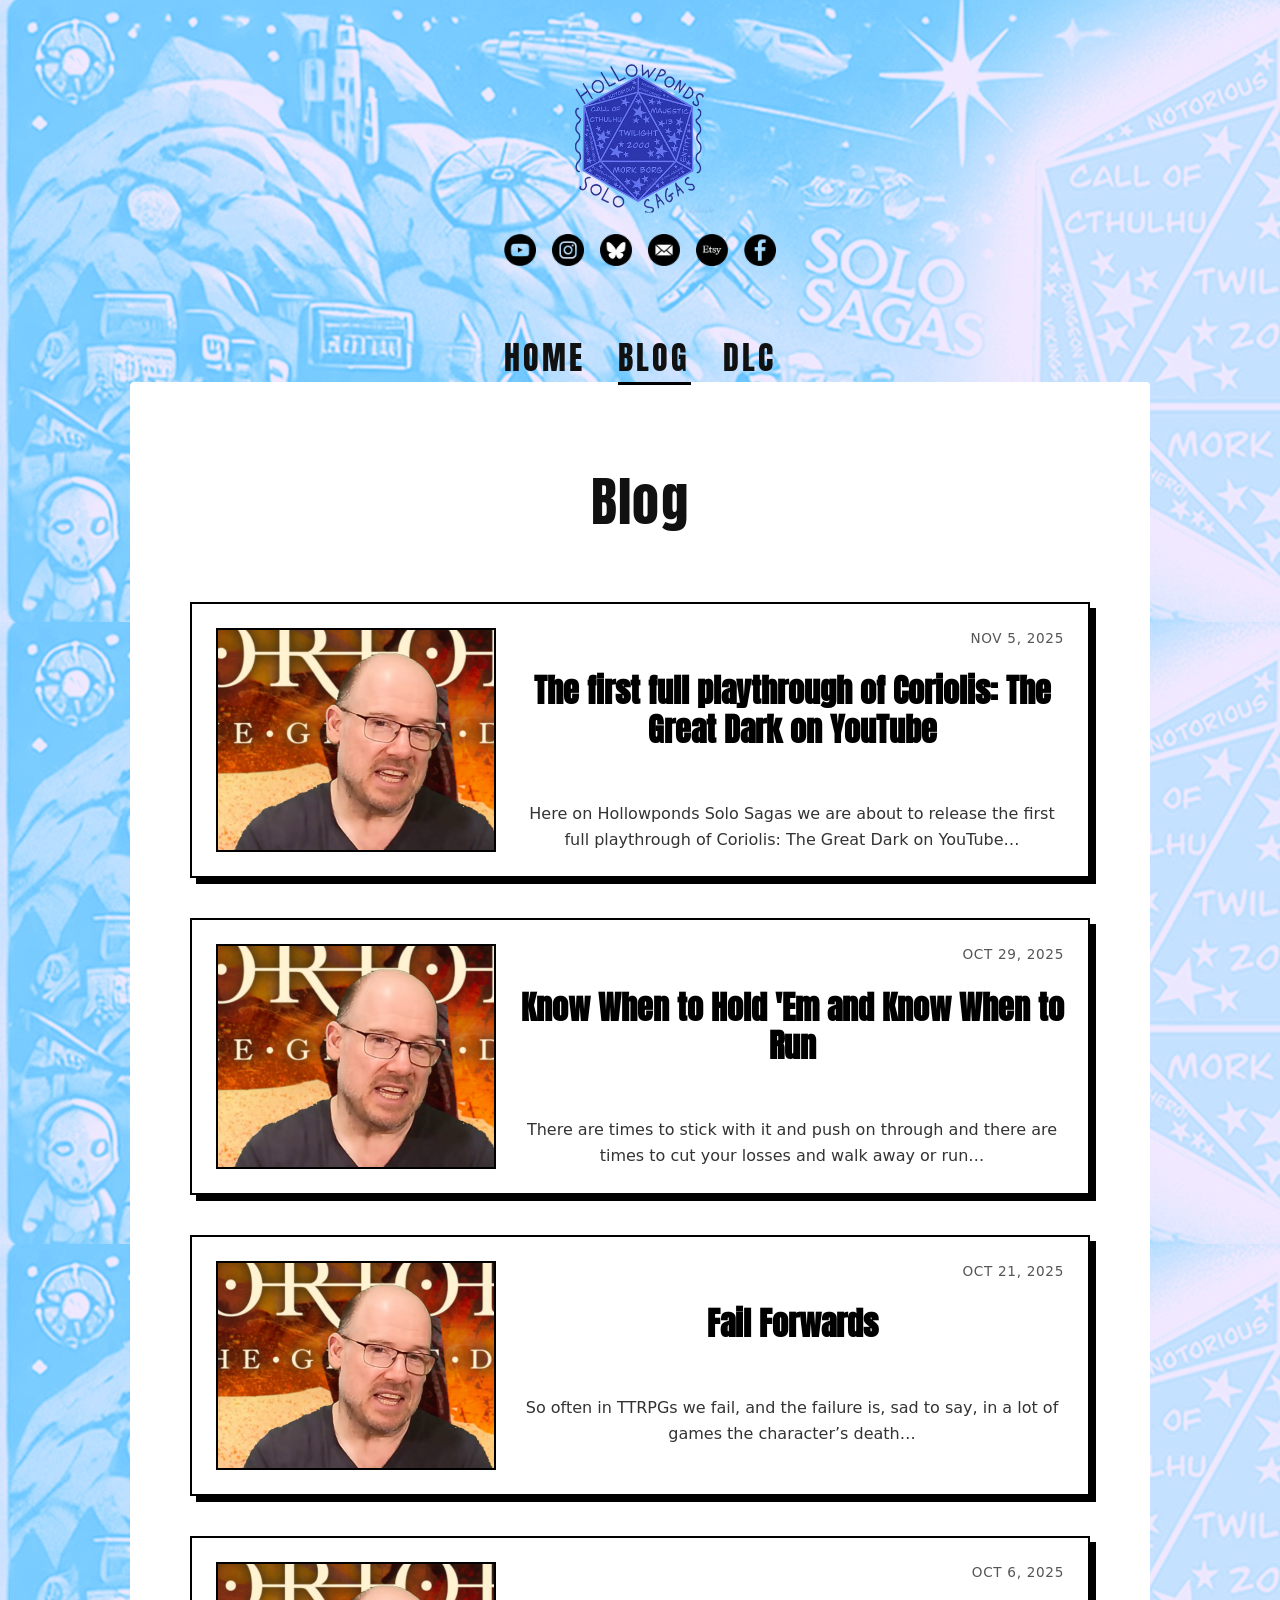
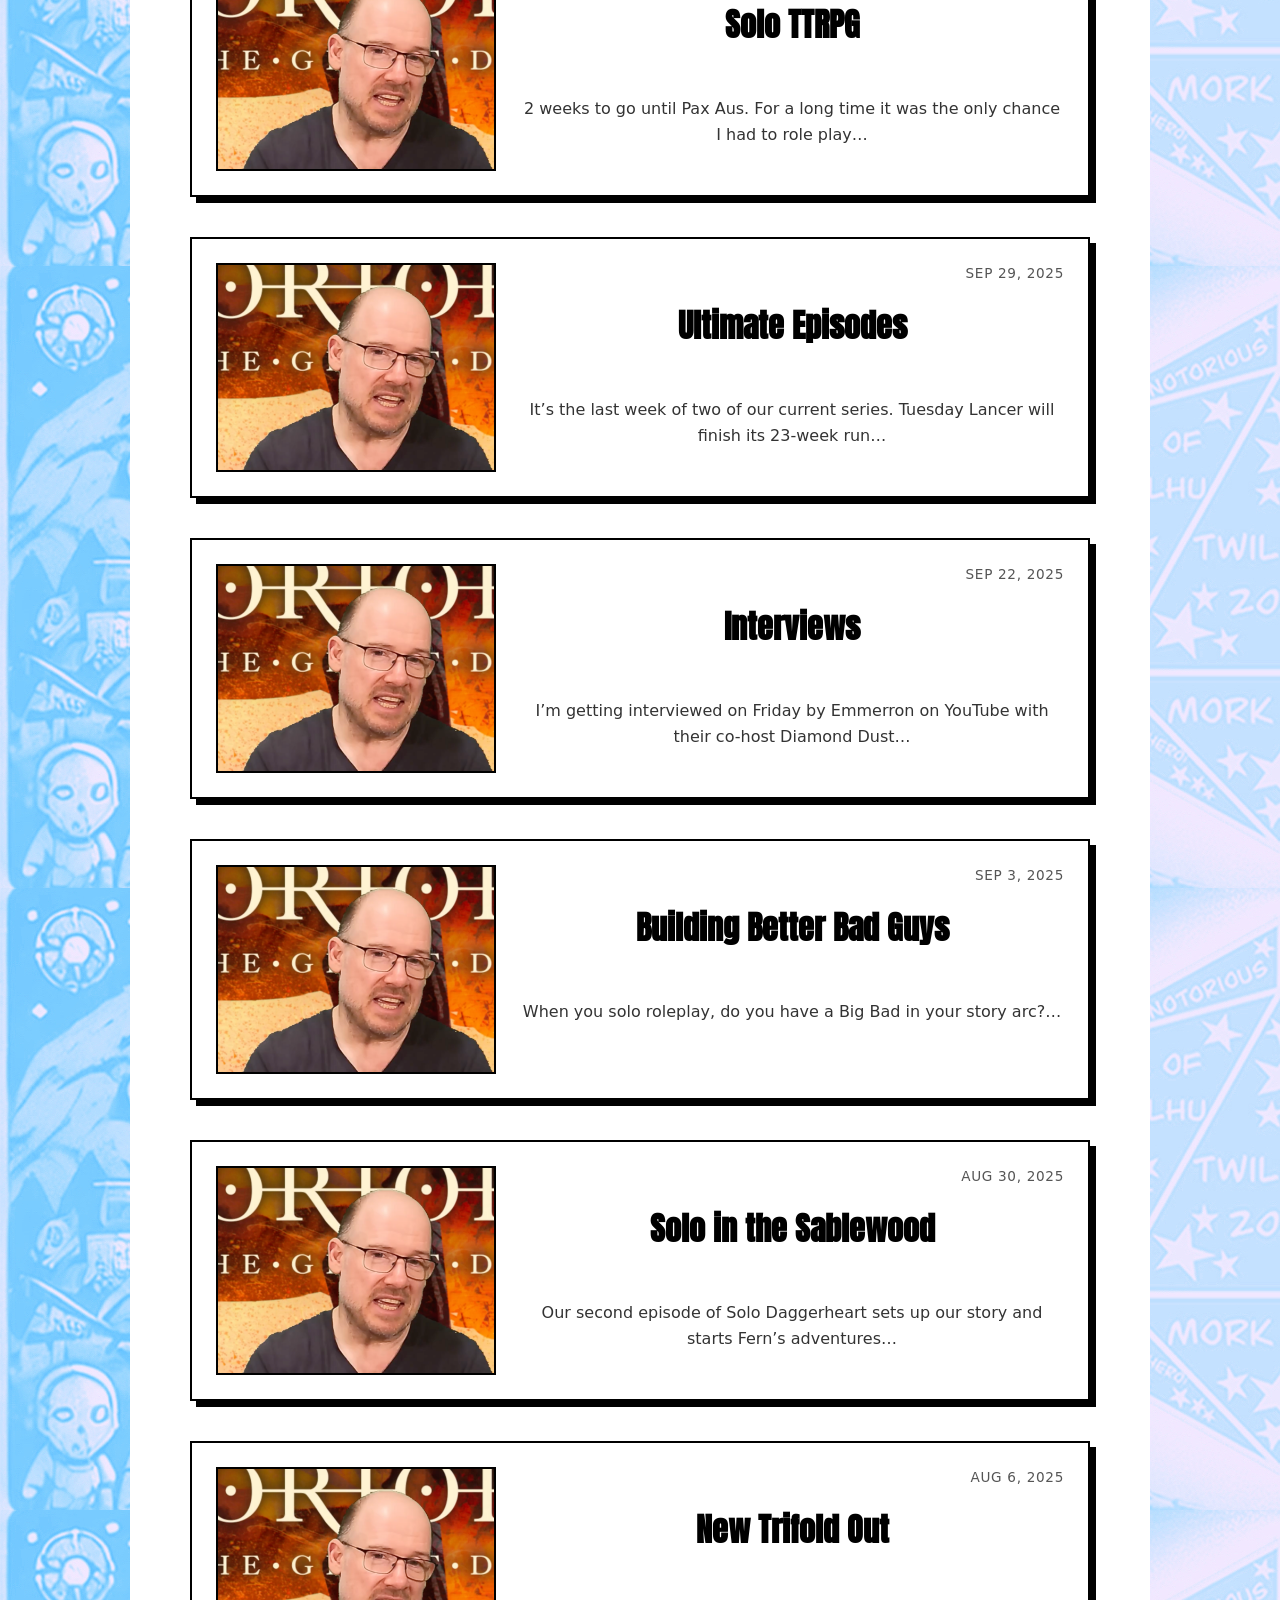
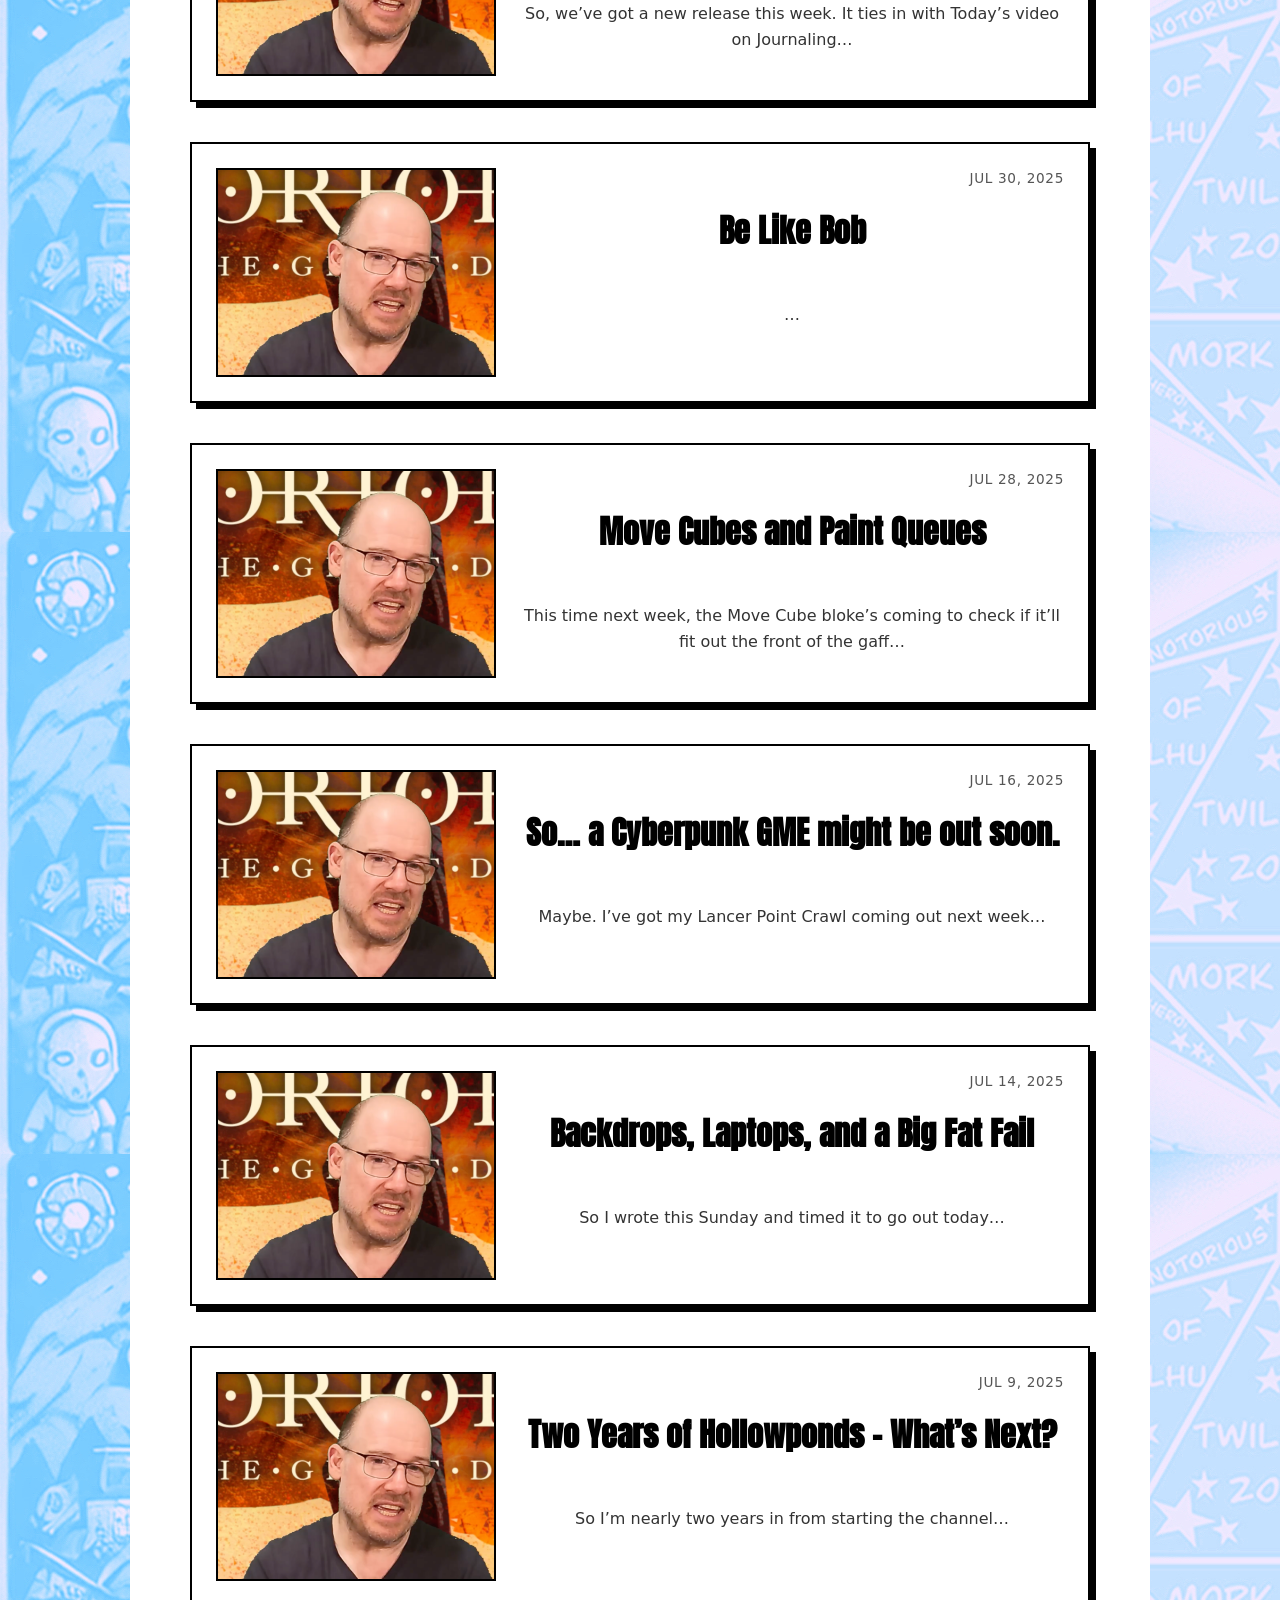
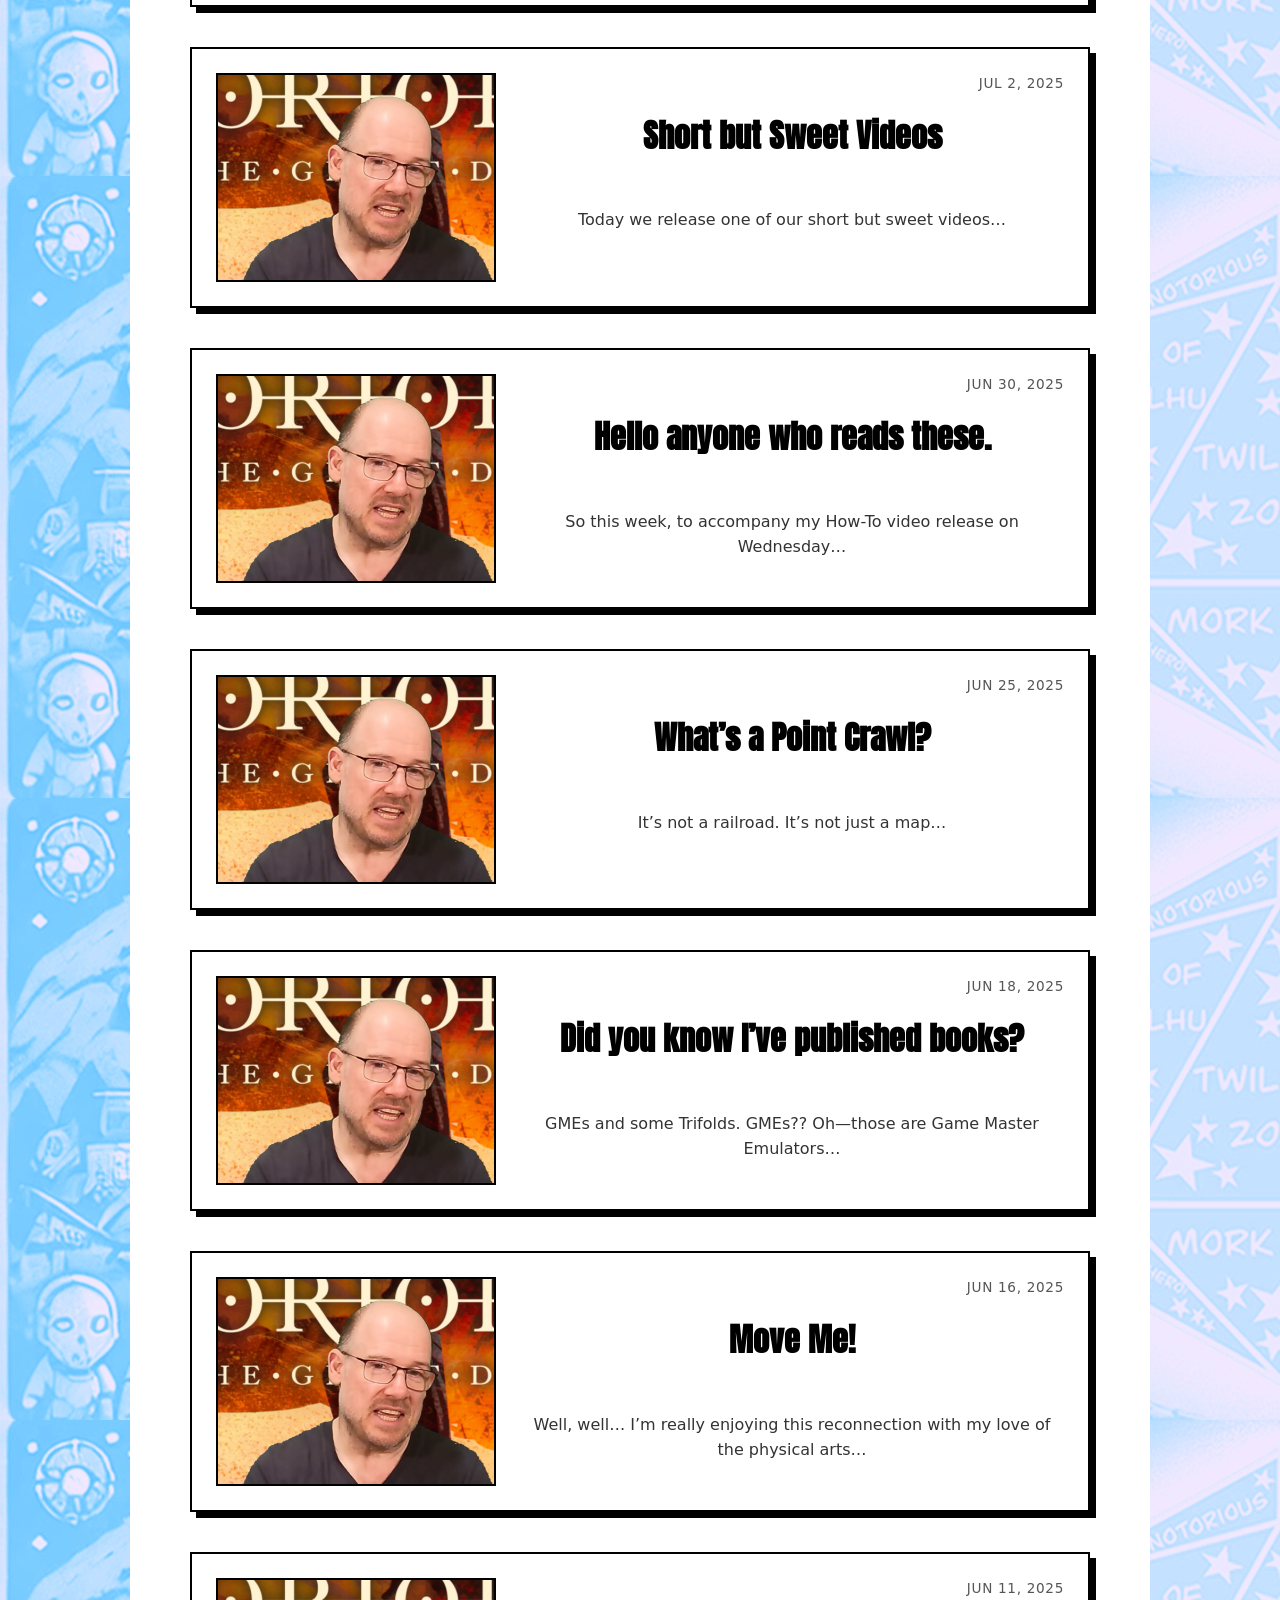
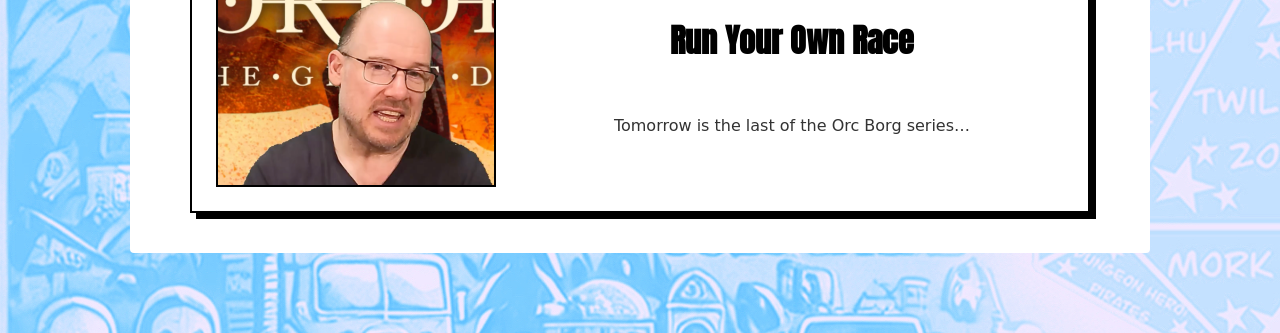
==== blog.html @ 9f069668 "Add files via upload" ====
<!doctype html>
<html lang="en">
  <head>
    <meta charset="UTF-8" />
    <meta name="viewport" content="width=device-width, initial-scale=1.0" />
    <title>Hollowponds Solo Sagas - Blog</title>
    <!-- Anton font for headings and nav -->
    <link rel="preconnect" href="https://fonts.googleapis.com" />
    <link rel="preconnect" href="https://fonts.gstatic.com" crossorigin />
    <link
      href="https://fonts.googleapis.com/css2?family=Anton&display=swap"
      rel="stylesheet"
    />
    <link rel="icon" type="image/png" sizes="32x32" href="images/logo.png" />
    <link rel="icon" type="image/png" sizes="16x16" href="images/logo.png" />
    <link rel="stylesheet" href="font-awesome-4/css/font-awesome.min.css" />
    <link href="style.css" rel="stylesheet" />
  </head>

  <body>
    <div class="page-wrapper">
      <div class="page">
        <header>
          <div class="logo">
            <img src="images/logo.png" alt="Hollowponds Solo Sagas logo" />
          </div>

         <div class="social-icons">
            <a
              target="_blank"
              href="http://www.youtube.com/@HollowPondsSoloSagas"
              ><img src="images/yt_icon.avif" alt="YouTube"
            /></a>
            <a
              target="_blank"
              href="https://www.instagram.com/hollowponds_solo_sagas/"
              ><img src="images/in_icon.avif" alt="Instagram"
            /></a>
            <a target="_blank" href="http://hollowpondssagas.bsky.social/"
              ><img src="images/bs_icon.avif" alt="Bluesky"
            /></a>
            <a target="_blank" href="mailto:hollowpondssolosagas@gmail.com"
              ><img src="images/eml_icon.avif" alt="Email"
            /></a>
            <a target="_blank" href="https://www.etsy.com/shop/HollowpondPrints"
              ><img src="images/etsy_icon.avif" alt="Etsy"
            /></a>
            <a target="_blank" href="https://bit.ly/hollowpondsfb"
              ><img src="images/fb_icon.avif" alt="Facebook"
            /></a>
          </div>

          <nav>
            <ul>
              <li><a href="index.html">Home</a></li>
              <li><a href="blog.html" class="active">Blog</a></li>
              <li><a href="dlc.html">DLC</a></li>
            </ul>
          </nav>
        </header>

        <main>
          <h1>
            <span class="highlight">Blog</span>
          </h1>

          <section class="blog-list">
            <article class="blog-card">
              <a href="../posts/post_template.html" class="blog-image">
                <img
                  src="../images/blog1.png"
                  alt="The first full playthrough of Coriolis"
                />
              </a>
              <div class="blog-content">
                <time class="blog-date" datetime="2025-11-05">Nov 5, 2025</time>
                <h2 class="blog-title">
                  <a href="../posts/post_template.html"
                    >The first full playthrough of Coriolis: The Great Dark on
                    YouTube</a
                  >
                </h2>
                <p class="blog-excerpt">
                  Here on Hollowponds Solo Sagas we are about to release the
                  first full playthrough of Coriolis: The Great Dark on YouTube…
                </p>
              </div>
            </article>

            <article class="blog-card">
              <a href="../posts/post_template.html" class="blog-image">
                <img
                  src="../images/blog1.png"
                  alt="Know When to Hold 'Em and Know When to Run"
                />
              </a>
              <div class="blog-content">
                <time class="blog-date" datetime="2025-10-29"
                  >Oct 29, 2025</time
                >
                <h2 class="blog-title">
                  <a href="../posts/post_template.html"
                    >Know When to Hold 'Em and Know When to Run</a
                  >
                </h2>
                <p class="blog-excerpt">
                  There are times to stick with it and push on through and there
                  are times to cut your losses and walk away or run…
                </p>
              </div>
            </article>

            <article class="blog-card">
              <a href="../posts/post_template.html" class="blog-image">
                <img src="../images/blog1.png" alt="Fail Forwards" />
              </a>
              <div class="blog-content">
                <time class="blog-date" datetime="2025-10-21"
                  >Oct 21, 2025</time
                >
                <h2 class="blog-title">
                  <a href="../posts/post_template.html">Fail Forwards</a>
                </h2>
                <p class="blog-excerpt">
                  So often in TTRPGs we fail, and the failure is, sad to say, in
                  a lot of games the character’s death…
                </p>
              </div>
            </article>

            <article class="blog-card">
              <a href="../posts/post_template.html" class="blog-image">
                <img src="../images/blog1.png" alt="Solo TTRPG" />
              </a>
              <div class="blog-content">
                <time class="blog-date" datetime="2025-10-06">Oct 6, 2025</time>
                <h2 class="blog-title">
                  <a href="../posts/post_template.html">Solo TTRPG</a>
                </h2>
                <p class="blog-excerpt">
                  2 weeks to go until Pax Aus. For a long time it was the only
                  chance I had to role play…
                </p>
              </div>
            </article>

            <article class="blog-card">
              <a href="../posts/post_template.html" class="blog-image">
                <img src="../images/blog1.png" alt="Ultimate Episodes" />
              </a>
              <div class="blog-content">
                <time class="blog-date" datetime="2025-09-29"
                  >Sep 29, 2025</time
                >
                <h2 class="blog-title">
                  <a href="../posts/post_template.html">Ultimate Episodes</a>
                </h2>
                <p class="blog-excerpt">
                  It’s the last week of two of our current series. Tuesday
                  Lancer will finish its 23-week run…
                </p>
              </div>
            </article>

            <article class="blog-card">
              <a href="../posts/post_template.html" class="blog-image">
                <img src="../images/blog1.png" alt="Interviews" />
              </a>
              <div class="blog-content">
                <time class="blog-date" datetime="2025-09-22"
                  >Sep 22, 2025</time
                >
                <h2 class="blog-title">
                  <a href="../posts/post_template.html">Interviews</a>
                </h2>
                <p class="blog-excerpt">
                  I’m getting interviewed on Friday by Emmerron on YouTube with
                  their co-host Diamond Dust…
                </p>
              </div>
            </article>

            <article class="blog-card">
              <a href="../posts/post_template.html" class="blog-image">
                <img src="../images/blog1.png" alt="Building Better Bad Guys" />
              </a>
              <div class="blog-content">
                <time class="blog-date" datetime="2025-09-03">Sep 3, 2025</time>
                <h2 class="blog-title">
                  <a href="../posts/post_template.html"
                    >Building Better Bad Guys</a
                  >
                </h2>
                <p class="blog-excerpt">
                  When you solo roleplay, do you have a Big Bad in your story
                  arc?…
                </p>
              </div>
            </article>

            <article class="blog-card">
              <a href="../posts/post_template.html" class="blog-image">
                <img src="../images/blog1.png" alt="Solo in the Sablewood" />
              </a>
              <div class="blog-content">
                <time class="blog-date" datetime="2025-08-30"
                  >Aug 30, 2025</time
                >
                <h2 class="blog-title">
                  <a href="../posts/post_template.html"
                    >Solo in the Sablewood</a
                  >
                </h2>
                <p class="blog-excerpt">
                  Our second episode of Solo Daggerheart sets up our story and
                  starts Fern’s adventures…
                </p>
              </div>
            </article>

            <article class="blog-card">
              <a href="../posts/post_template.html" class="blog-image">
                <img src="../images/blog1.png" alt="New Trifold Out" />
              </a>
              <div class="blog-content">
                <time class="blog-date" datetime="2025-08-06">Aug 6, 2025</time>
                <h2 class="blog-title">
                  <a href="../posts/post_template.html">New Trifold Out</a>
                </h2>
                <p class="blog-excerpt">
                  So, we’ve got a new release this week. It ties in with Today’s
                  video on Journaling…
                </p>
              </div>
            </article>

            <article class="blog-card">
              <a href="../posts/post_template.html" class="blog-image">
                <img src="../images/blog1.png" alt="Be Like Bob" />
              </a>
              <div class="blog-content">
                <time class="blog-date" datetime="2025-07-30"
                  >Jul 30, 2025</time
                >
                <h2 class="blog-title">
                  <a href="../posts/post_template.html">Be Like Bob</a>
                </h2>
                <p class="blog-excerpt">…</p>
              </div>
            </article>

            <article class="blog-card">
              <a href="../posts/post_template.html" class="blog-image">
                <img
                  src="../images/blog1.png"
                  alt="Move Cubes and Paint Queues"
                />
              </a>
              <div class="blog-content">
                <time class="blog-date" datetime="2025-07-28"
                  >Jul 28, 2025</time
                >
                <h2 class="blog-title">
                  <a href="../posts/post_template.html"
                    >Move Cubes and Paint Queues</a
                  >
                </h2>
                <p class="blog-excerpt">
                  This time next week, the Move Cube bloke’s coming to check if
                  it’ll fit out the front of the gaff…
                </p>
              </div>
            </article>

            <article class="blog-card">
              <a href="../posts/post_template.html" class="blog-image">
                <img
                  src="../images/blog1.png"
                  alt="So… a Cyberpunk GME might be out soon."
                />
              </a>
              <div class="blog-content">
                <time class="blog-date" datetime="2025-07-16"
                  >Jul 16, 2025</time
                >
                <h2 class="blog-title">
                  <a href="../posts/post_template.html"
                    >So… a Cyberpunk GME might be out soon.</a
                  >
                </h2>
                <p class="blog-excerpt">
                  Maybe. I’ve got my Lancer Point Crawl coming out next week…
                </p>
              </div>
            </article>

            <article class="blog-card">
              <a href="../posts/post_template.html" class="blog-image">
                <img
                  src="../images/blog1.png"
                  alt="Backdrops, Laptops, and a Big Fat Fail"
                />
              </a>
              <div class="blog-content">
                <time class="blog-date" datetime="2025-07-14"
                  >Jul 14, 2025</time
                >
                <h2 class="blog-title">
                  <a href="../posts/post_template.html"
                    >Backdrops, Laptops, and a Big Fat Fail</a
                  >
                </h2>
                <p class="blog-excerpt">
                  So I wrote this Sunday and timed it to go out today…
                </p>
              </div>
            </article>

            <article class="blog-card">
              <a href="../posts/post_template.html" class="blog-image">
                <img
                  src="../images/blog1.png"
                  alt="Two Years of Hollowponds – What’s Next?"
                />
              </a>
              <div class="blog-content">
                <time class="blog-date" datetime="2025-07-09">Jul 9, 2025</time>
                <h2 class="blog-title">
                  <a href="../posts/post_template.html"
                    >Two Years of Hollowponds – What’s Next?</a
                  >
                </h2>
                <p class="blog-excerpt">
                  So I’m nearly two years in from starting the channel…
                </p>
              </div>
            </article>

            <article class="blog-card">
              <a href="../posts/post_template.html" class="blog-image">
                <img src="../images/blog1.png" alt="Short but Sweet Videos" />
              </a>
              <div class="blog-content">
                <time class="blog-date" datetime="2025-07-02">Jul 2, 2025</time>
                <h2 class="blog-title">
                  <a href="../posts/post_template.html"
                    >Short but Sweet Videos</a
                  >
                </h2>
                <p class="blog-excerpt">
                  Today we release one of our short but sweet videos…
                </p>
              </div>
            </article>

            <article class="blog-card">
              <a href="../posts/post_template.html" class="blog-image">
                <img
                  src="../images/blog1.png"
                  alt="Hello anyone who reads these."
                />
              </a>
              <div class="blog-content">
                <time class="blog-date" datetime="2025-06-30"
                  >Jun 30, 2025</time
                >
                <h2 class="blog-title">
                  <a href="../posts/post_template.html"
                    >Hello anyone who reads these.</a
                  >
                </h2>
                <p class="blog-excerpt">
                  So this week, to accompany my How-To video release on
                  Wednesday…
                </p>
              </div>
            </article>

            <article class="blog-card">
              <a href="../posts/post_template.html" class="blog-image">
                <img src="../images/blog1.png" alt="What’s a Point Crawl?" />
              </a>
              <div class="blog-content">
                <time class="blog-date" datetime="2025-06-25"
                  >Jun 25, 2025</time
                >
                <h2 class="blog-title">
                  <a href="../posts/post_template.html"
                    >What’s a Point Crawl?</a
                  >
                </h2>
                <p class="blog-excerpt">
                  It’s not a railroad. It’s not just a map…
                </p>
              </div>
            </article>

            <article class="blog-card">
              <a href="../posts/post_template.html" class="blog-image">
                <img
                  src="../images/blog1.png"
                  alt="Did you know I’ve published books?"
                />
              </a>
              <div class="blog-content">
                <time class="blog-date" datetime="2025-06-18"
                  >Jun 18, 2025</time
                >
                <h2 class="blog-title">
                  <a href="../posts/post_template.html"
                    >Did you know I’ve published books?</a
                  >
                </h2>
                <p class="blog-excerpt">
                  GMEs and some Trifolds. GMEs?? Oh—those are Game Master
                  Emulators…
                </p>
              </div>
            </article>

            <article class="blog-card">
              <a href="../posts/post_template.html" class="blog-image">
                <img src="../images/blog1.png" alt="Move Me!" />
              </a>
              <div class="blog-content">
                <time class="blog-date" datetime="2025-06-16"
                  >Jun 16, 2025</time
                >
                <h2 class="blog-title">
                  <a href="../posts/post_template.html">Move Me!</a>
                </h2>
                <p class="blog-excerpt">
                  Well, well… I’m really enjoying this reconnection with my love
                  of the physical arts…
                </p>
              </div>
            </article>

            <article class="blog-card">
              <a href="../posts/post_template.html" class="blog-image">
                <img src="../images/blog1.png" alt="Run Your Own Race" />
              </a>
              <div class="blog-content">
                <time class="blog-date" datetime="2025-06-11"
                  >Jun 11, 2025</time
                >
                <h2 class="blog-title">
                  <a href="../posts/post_template.html">Run Your Own Race</a>
                </h2>
                <p class="blog-excerpt">
                  Tomorrow is the last of the Orc Borg series…
                </p>
              </div>
            </article>
          </section>
        </main>
      </div>
    </div>
  </body>
</html>
---- style.css ----
/* ---- Reset & base ---- */
*,
*::before,
*::after {
  box-sizing: border-box;
}

body {
  margin: 0;
  font-family:
    system-ui,
    -apple-system,
    BlinkMacSystemFont,
    "Segoe UI",
    sans-serif;
  line-height: 1.5;
  color: #111;
  background: url("images/background.jpg");
  min-height: 100vh;
}

a {
  text-decoration: none;
  color: inherit;
}

/* ---- Page container ---- */
.page-wrapper {
  min-height: 100vh;
  display: flex;
  justify-content: center;
  padding: 2rem 1rem;
}

.page {
  width: 100%;
  max-width: 1100px;
  padding: 2rem 2.5rem 3rem;
}

/* ---- Header / nav ---- */
header {
  display: flex;
  flex-direction: column;
  align-items: center;
  gap: 1.25rem;
}

.header-text {
  margin-bottom: 3rem;
}

.logo {
  display: flex;
  justify-content: center;
}

.logo img {
  height: 150px;
  width: auto;
}

.social-icons {
  display: flex;
  justify-content: center;
  gap: 1rem;
}
.social-icons a img {
  display: block;
  width: 32px;
  height: 32px;
  transition: transform 0.2s;
}

nav ul {
  list-style: none;
  display: flex;
  gap: 2rem;
  padding: 0;
  margin-top: 3rem;
  margin-bottom: 0;
  justify-content: center;
}

nav a {
  font-family: "Anton", sans-serif;
  font-weight: 400;
  font-size: 2rem;
  letter-spacing: 0.1em;
  text-transform: uppercase;

  border-bottom: 3px solid transparent;
}

nav a.active {
  border-bottom-color: #000;
}

/* ---- Main content ---- */
main {
  background: #ffffff;
  border-radius: 4px;
  padding: 2rem 1.25rem 2.5rem;
  text-align: center;
}

h1 {
  font-family: "Anton", sans-serif;
  font-size: clamp(2.2rem, 5vw, 3.4rem);
  margin-bottom: 3rem;
  font-weight: 400;
  letter-spacing: 0.02em;
}

/* ---- Columns layout ---- */
.columns {
  display: grid;
  grid-template-columns: 2fr 1fr; /* main posts 2/3, aside 1/3 */
  gap: 3rem;
  align-items: start;
}

/* ---- Posts grid inside main ---- */
.posts {
  display: grid;
  grid-template-columns: repeat(auto-fill, minmax(240px, 1fr));
  gap: 1.5rem;
}

/* ---- Section titles ---- */
.section-title {
  font-family: "Anton", sans-serif;
  font-size: 1.5rem;
  font-weight: 400;
  margin-bottom: 1.5rem;
  text-align: center;
  letter-spacing: 0.04em;
}

/* ---- Blog preview cards ---- */
.post {
  background: #f7f7f7;
  border-radius: 4px;
  overflow: hidden;
}

.post img {
  width: 100%;
  display: block;
}

.post-content {
  padding: 1rem;
}

/* ---- Newsletter ---- */
.newsletter {
  background: #f2f2f2;
  padding: 1.5rem;
  border-radius: 4px;
}

.newsletter p {
  font-size: 0.95rem;
  margin-bottom: 1rem;
}

.newsletter input[type="email"] {
  width: 100%;
  padding: 0.6rem;
  margin-bottom: 0.75rem;
}

.newsletter button {
  width: 100%;
  padding: 0.6rem;
  font-weight: 600;
  cursor: pointer;
}

/* ---- Highlight text ---- */
.highlight {
  display: inline-block;
  padding: 0.2em 0.45em;
  box-decoration-break: clone;
  -webkit-box-decoration-break: clone;
}

.section-title span {
  display: inline-block;
  padding: 0.15em 0.35em;
  box-decoration-break: clone;
  -webkit-box-decoration-break: clone;
}

/* ---- Media (video / image embeds) ---- */
.media {
  width: 100%;
  aspect-ratio: 16 / 9;
  background: #000;
  overflow: hidden;
  border-radius: 6px;
  margin-bottom: 1rem;
}

.media img,
.media video,
.media iframe {
  width: 100%;
  height: 100%;
  object-fit: cover;
  display: block;
}

.video-embed {
  width: 100%;
  height: 100%;
}

/* ---- Mobile adjustments ---- */
@media (max-width: 768px) {
  .page {
    padding: 1.5rem 1.25rem 2.5rem;
  }

  main {
    padding: 2rem 1.25rem 2.5rem;
  }

  nav ul {
    gap: 1.25rem;
    flex-wrap: wrap;
  }

  .columns {
    grid-template-columns: 1fr; /* stack main + aside vertically */
  }

  .posts {
    grid-template-columns: 1fr; /* single column for posts on mobile */
  }
}

/* =========================
   BLOG LISTING
   ========================= */

.blog-list {
  max-width: 900px;
  margin: 3rem auto 0;
  display: flex;
  flex-direction: column;
  gap: 2.5rem;
}

/* Individual post card */
.blog-card {
  display: grid;
  grid-template-columns: 280px 1fr;
  gap: 1.5rem;
  background: #ffffff;
  border: 2px solid #000;
  padding: 1.5rem;
  box-shadow: 6px 6px 0 #000;
}

/* Image */
.blog-image {
  display: block;
}

.blog-image img {
  width: 100%;
  height: 100%;
  object-fit: cover;
  border: 2px solid #000;
}

/* Content */
.blog-content {
  display: flex;
  flex-direction: column;
  gap: 0.75rem;
}

.blog-title {
  font-family: "Anton", sans-serif;
  font-size: 1.6rem;
  line-height: 1.2;
  margin: 0;
}

.blog-title a {
  text-decoration: none;
  color: #000;
}

.blog-title a:hover {
  text-decoration: underline;
}

.blog-excerpt {
  font-size: 1rem;
  line-height: 1.6;
  color: #222;
}

.blog-date {
  font-size: 0.85rem;
  letter-spacing: 0.05em;
  text-transform: uppercase;
  color: #555;
  margin-bottom: 0.25rem;
  text-align: right;
}

/* =========================
   RESPONSIVE
   ========================= */

@media (max-width: 768px) {
  .blog-card {
    grid-template-columns: 1fr;
  }

  .blog-image img {
    max-height: 240px;
  }
}

/* DLC */

.dlc-list {
  max-width: 800px;
  margin: 2rem auto;
  padding: 0 1rem;
}

.dlc-header {
  font-family: "Anton", sans-serif;
  font-size: 1.6rem;
  margin-top: 1.5rem;
  border-bottom: 2px solid #000;
  padding-bottom: 0.25rem;
}

.dlc-items {
  list-style: none;
  padding: 0;
  margin: 0.75rem 0 1.5rem;
}

.dlc-items li {
  margin: 0.5rem 0;
}

.dlc-items a {
  text-decoration: none;
  color: #007acc;
  font-size: 1rem;
}

.dlc-items a:hover,
.dlc-items a:focus {
  text-decoration: underline;
  color: #005fa3;
}

/* blog */

/* General article styling */
.blog-post {
  max-width: 800px;
  margin: 2rem auto;
  padding: 1.5rem;
  background-color: #ffffff;
  border-radius: 12px;
  box-shadow: 0 4px 12px rgba(0, 0, 0, 0.05);
  font-family: "Helvetica Neue", Helvetica, Arial, sans-serif;
  color: #1a1a1a;
  line-height: 1.65;
}

/* Post meta */
.blog-meta {
  font-size: 0.875rem;
  color: #777;
  margin-bottom: 0.5rem;
  display: flex;
  gap: 1rem;
}

.blog-meta .blog-author {
  font-weight: 600;
}

.blog-meta .blog-date {
  font-style: italic;
}

/* Post title */
.blog-title {
  font-size: 2rem;
  margin: 0.5rem 0 1.5rem;
  line-height: 1.2;
  color: #222;
}

/* Post media */
.blog-media img,
.blog-media video,
.blog-media .video-embed iframe {
  width: 100%;
  height: auto;
  border-radius: 8px;
  margin-bottom: 1.5rem;
}

/* Post content */
.blog-content p {
  margin-bottom: 1rem;
  font-size: 1rem;
  color: #333;
}

.blog-content p:last-child {
  margin-bottom: 0;
}

/* Share links */
.blog-share {
  margin-top: 2rem;
  padding-top: 1rem;
  border-top: 1px solid #eee;
  display: flex;
  flex-wrap: wrap;
  gap: 0.75rem;
  align-items: center;
  font-size: 0.9rem;
  color: #555;
}

.blog-share span {
  font-weight: 600;
  margin-right: 0.5rem;
}

.blog-share a {
  text-decoration: none;
  color: #1a73e8;
  transition: color 0.2s;
}

.blog-share a:hover {
  color: #1558b0;
}

/* Responsive adjustments */
@media (max-width: 600px) {
  .blog-post {
    padding: 1rem;
    margin: 1rem;
  }

  .blog-title {
    font-size: 1.5rem;
  }

  .blog-meta {
    flex-direction: column;
    gap: 0.25rem;
  }
}

.blog-media img,
.blog-media video {
  width: 100%;
  height: auto; /* keep image/video aspect ratio */
  border-radius: 8px;
  margin-bottom: 1.5rem;
}

.blog-media .video-embed iframe {
  width: 100%;
  height: 100%; /* make iframe fill the container */
  border-radius: 8px;
  margin-bottom: 1.5rem;
}

.blog-share i {
  font-size: 1.2rem;
  color: #1a1a1a;
  transition: color 0.2s;
}

.blog-share a:hover i {
  color: #007acc;
}
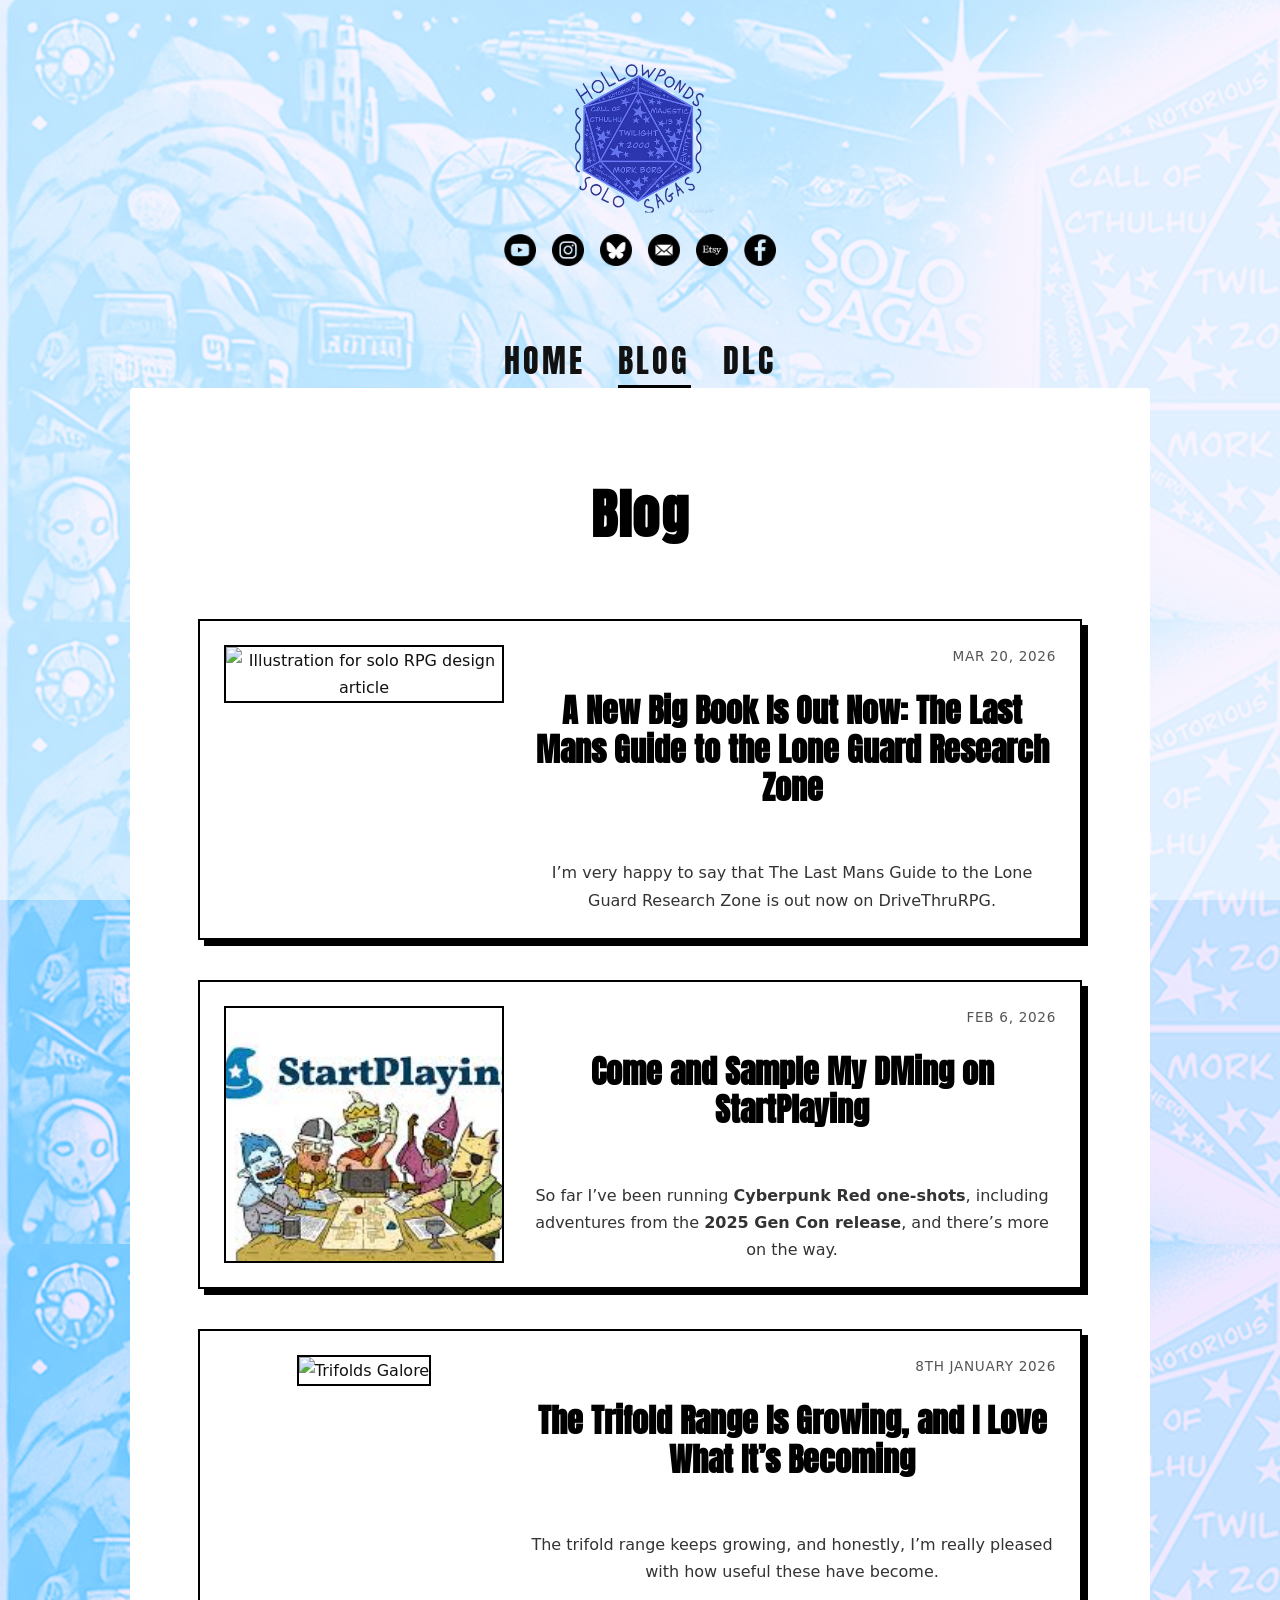
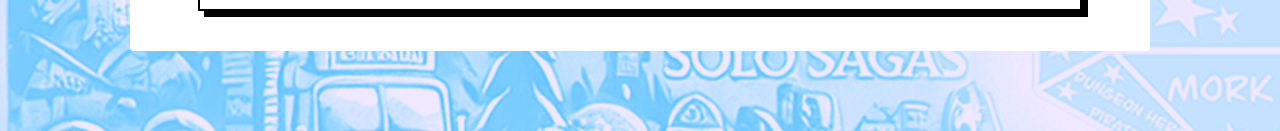
==== commit aa16d748: "Add files via upload" ====
--- a/blog.html
+++ b/blog.html
@@ -66,69 +66,69 @@
 
           <section class="blog-list">
             <article class="blog-card">
-              <a href="../posts/post_template.html" class="blog-image">
-                <img
-                  src="../images/blog1.png"
-                  alt="The first full playthrough of Coriolis"
-                />
-              </a>
-              <div class="blog-content">
-                <time class="blog-date" datetime="2025-11-05">Nov 5, 2025</time>
-                <h2 class="blog-title">
-                  <a href="../posts/post_template.html"
-                    >The first full playthrough of Coriolis: The Great Dark on
-                    YouTube</a
-                  >
-                </h2>
-                <p class="blog-excerpt">
-                  Here on Hollowponds Solo Sagas we are about to release the
-                  first full playthrough of Coriolis: The Great Dark on YouTube…
-                </p>
-              </div>
-            </article>
-
-            <article class="blog-card">
-              <a href="../posts/post_template.html" class="blog-image">
-                <img
-                  src="../images/blog1.png"
-                  alt="Know When to Hold 'Em and Know When to Run"
-                />
-              </a>
-              <div class="blog-content">
-                <time class="blog-date" datetime="2025-10-29"
-                  >Oct 29, 2025</time
-                >
-                <h2 class="blog-title">
-                  <a href="../posts/post_template.html"
-                    >Know When to Hold 'Em and Know When to Run</a
-                  >
-                </h2>
-                <p class="blog-excerpt">
-                  There are times to stick with it and push on through and there
-                  are times to cut your losses and walk away or run…
-                </p>
-              </div>
-            </article>
-
-            <article class="blog-card">
-              <a href="../posts/post_template.html" class="blog-image">
-                <img src="../images/blog1.png" alt="Fail Forwards" />
-              </a>
-              <div class="blog-content">
-                <time class="blog-date" datetime="2025-10-21"
-                  >Oct 21, 2025</time
-                >
-                <h2 class="blog-title">
-                  <a href="../posts/post_template.html">Fail Forwards</a>
-                </h2>
-                <p class="blog-excerpt">
-                  So often in TTRPGs we fail, and the failure is, sad to say, in
-                  a lot of games the character’s death…
-                </p>
-              </div>
-            </article>
-
-            <article class="blog-card">
+              <a href="../posts/post_LoneGuardZone.html" class="blog-image">
+<img
+                src="https://d1vzi28wh99zvq.cloudfront.net/images/29930/561273.png"
+                alt="Illustration for solo RPG design article" style="width: 150px;"
+              />
+              </a>
+              <div class="blog-content">
+                <time class="blog-date" datetime="2026-03-20">Mar 20, 2026</time>
+                <h2 class="blog-title">
+                  <a href="../posts/post_LoneGuardZone.html"
+                    >A New Big Book Is Out Now: The Last Mans Guide to the Lone Guard Research Zone</a
+                  >
+                </h2>
+                <p class="blog-excerpt">
+                  I’m very happy to say that The Last Mans Guide to the Lone Guard Research Zone is out now on DriveThruRPG.
+                </p>
+              </div>
+            </article>
+
+            <article class="blog-card">
+              
+              <a href="../posts/post_ProDM.html" class="blog-image">
+                <img src="../images/startplayinggames.jpg" alt="Come and Sample My DMing on StartPlaying" />
+              </a>
+              <div class="blog-content">
+                <time class="blog-date" datetime="2026-02-06"
+                  >Feb 6, 2026</time
+                >
+                <h2 class="blog-title">
+                  <a href="../posts/post_ProDM.html">Come and Sample My DMing on StartPlaying</a>
+                </h2>
+                <p class="blog-excerpt">
+                  So far I’ve been running <strong>Cyberpunk Red one-shots</strong>, including adventures from the <strong>2025 Gen Con release</strong>, and there’s more on the way. 
+             
+                </p>
+              </div>
+            </article>
+
+            <article class="blog-card">
+              <a href="../posts/post_TrifoldRange.html" class="blog-image">
+                <img
+                  src="https://d1vzi28wh99zvq.cloudfront.net/images/29930/Trifold_DriveThu_2.jpg"
+                  alt="Trifolds Galore" 
+              
+                />
+              </a>
+              <div class="blog-content">
+                <time class="blog-date" datetime="2026-01-08"
+                  >8th January 2026</time
+                >
+                <h2 class="blog-title">
+                  <a href="../posts/post_TrifoldRange.html"
+                    >The Trifold Range Is Growing, and I Love What It’s Becoming</a
+                  >
+                </h2>
+                <p class="blog-excerpt">
+                  The trifold range keeps growing, and honestly, I’m really
+                pleased with how useful these have become.
+                </p>
+              </div>
+            </article>
+
+            <!-- <article class="blog-card">
               <a href="../posts/post_template.html" class="blog-image">
                 <img src="../images/blog1.png" alt="Solo TTRPG" />
               </a>
@@ -434,7 +434,7 @@
                   of the physical arts…
                 </p>
               </div>
-            </article>
+            </article> 
 
             <article class="blog-card">
               <a href="../posts/post_template.html" class="blog-image">
@@ -451,7 +451,7 @@
                   Tomorrow is the last of the Orc Borg series…
                 </p>
               </div>
-            </article>
+            </article>-->
           </section>
         </main>
       </div>
--- a/style.css
+++ b/style.css
@@ -3,6 +3,23 @@
 *::before,
 *::after {
   box-sizing: border-box;
+}
+
+.email-button {
+  font-weight: bold;
+  font-size: 125%;
+  text-decoration: none;
+  padding: 8px 14px;
+  border: 2px solid currentColor;
+  border-radius: 6px;
+  display: inline-block;
+  transition: all 0.2s ease;
+}
+
+.email-button:hover {
+  transform: scale(1.05);
+  opacity: 0.85;
+  cursor: pointer;
 }
 
 body {
@@ -100,7 +117,7 @@
 main {
   background: #ffffff;
   border-radius: 4px;
-  padding: 2rem 1.25rem 2.5rem;
+  padding: 2rem 4.25rem 2.5rem;
   text-align: center;
 }
 
@@ -364,6 +381,30 @@
 .dlc-items a:focus {
   text-decoration: underline;
   color: #005fa3;
+}
+
+/* DLC - two-column layout on wider screens */
+@media (min-width: 768px) {
+  .dlc-list {
+    display: grid;
+    grid-template-columns: 1fr 1fr; /* left + right columns */
+    gap: 3rem; /* space between columns */
+  }
+
+  /* each column contains one header + its list */
+  .dlc-column {
+    display: flex;
+    flex-direction: column;
+  }
+
+  .dlc-column h2 {
+    margin-top: 0;
+    margin-bottom: 0.75rem;
+  }
+
+  .dlc-column ul {
+    margin: 0 0 2rem 0;
+  }
 }
 
 /* blog */
@@ -496,3 +537,123 @@
 .blog-share a:hover i {
   color: #007acc;
 }
+
+
+/* =========================
+   ENHANCEMENT STYLES (REVISED)
+   ========================= */
+
+/* ---- Post card lift and shadow ---- */
+.post {
+  border-radius: 8px;
+  box-shadow: 0 6px 12px rgba(0, 0, 0, 0.08);
+  transition: transform 0.2s ease, box-shadow 0.2s ease;
+}
+
+.post:hover {
+  transform: translateY(-4px);
+  box-shadow: 0 10px 20px rgba(0, 0, 0, 0.12);
+}
+
+/* ---- Highlights reverted to black on white ---- */
+.highlight,
+.section-title span {
+  background: #ffffff; /* white background */
+  color: #000000;      /* black text */
+  font-weight: 600;
+  border-radius: 4px;
+}
+
+/* ---- Active nav link reverted ---- */
+nav a.active {
+  border-bottom-color: #000000;
+}
+
+/* ---- Blog share links hover ---- */
+.blog-share a:hover {
+  color: #000000;
+}
+
+.blog-share a i:hover {
+  color: #000000;
+}
+
+/* ---- Newsletter button reverted ---- */
+.newsletter button {
+  background-color: #ffffff; /* white */
+  color: #000000;            /* black text */
+  border: 2px solid #000000;
+  border-radius: 4px;
+  transition: background-color 0.2s ease, color 0.2s ease;
+}
+
+.newsletter button:hover {
+  background-color: #000000; /* invert on hover */
+  color: #ffffff;
+}
+
+/* ---- Social icons hover ---- */
+.social-icons a img {
+  transition: transform 0.3s ease, filter 0.3s ease;
+}
+
+.social-icons a img:hover {
+  transform: scale(1.15);
+  filter: brightness(1.1);
+}
+
+/* ---- Media radius and consistency ---- */
+.media,
+.blog-media img,
+.blog-media video,
+.blog-media iframe {
+  border-radius: 12px;
+}
+
+/* ---- Columns spacing ---- */
+.columns {
+  gap: 4rem;
+}
+
+/* ---- Newsletter spacing & shadow ---- */
+.newsletter {
+  padding: 2rem;
+  box-shadow: 0 4px 12px rgba(0, 0, 0, 0.06);
+}
+
+/* ---- Typography improvement ---- */
+body, .blog-content p {
+  line-height: 1.7;
+}
+
+/* ---- Background overlay slightly less bright ---- */
+body::before {
+  content: '';
+  position: fixed;
+  inset: 0;
+  background: rgba(255, 255, 255, 0.5); /* slightly less bright */
+  z-index: -1;
+  pointer-events: none;
+}
+
+/* ---- Smooth transitions for all images and video ---- */
+.media img,
+.media video,
+.blog-media img,
+.blog-media video,
+.blog-media iframe {
+  transition: transform 0.2s ease, filter 0.2s ease;
+}
+
+.media img:hover,
+.media video:hover,
+.blog-media img:hover,
+.blog-media video:hover {
+  transform: scale(1.02);
+  filter: brightness(1.02);
+}
+
+/* ---- Subtle font for paragraphs (optional) ---- */
+body {
+  font-family: 'Inter', system-ui, -apple-system, BlinkMacSystemFont, 'Segoe UI', sans-serif;
+}
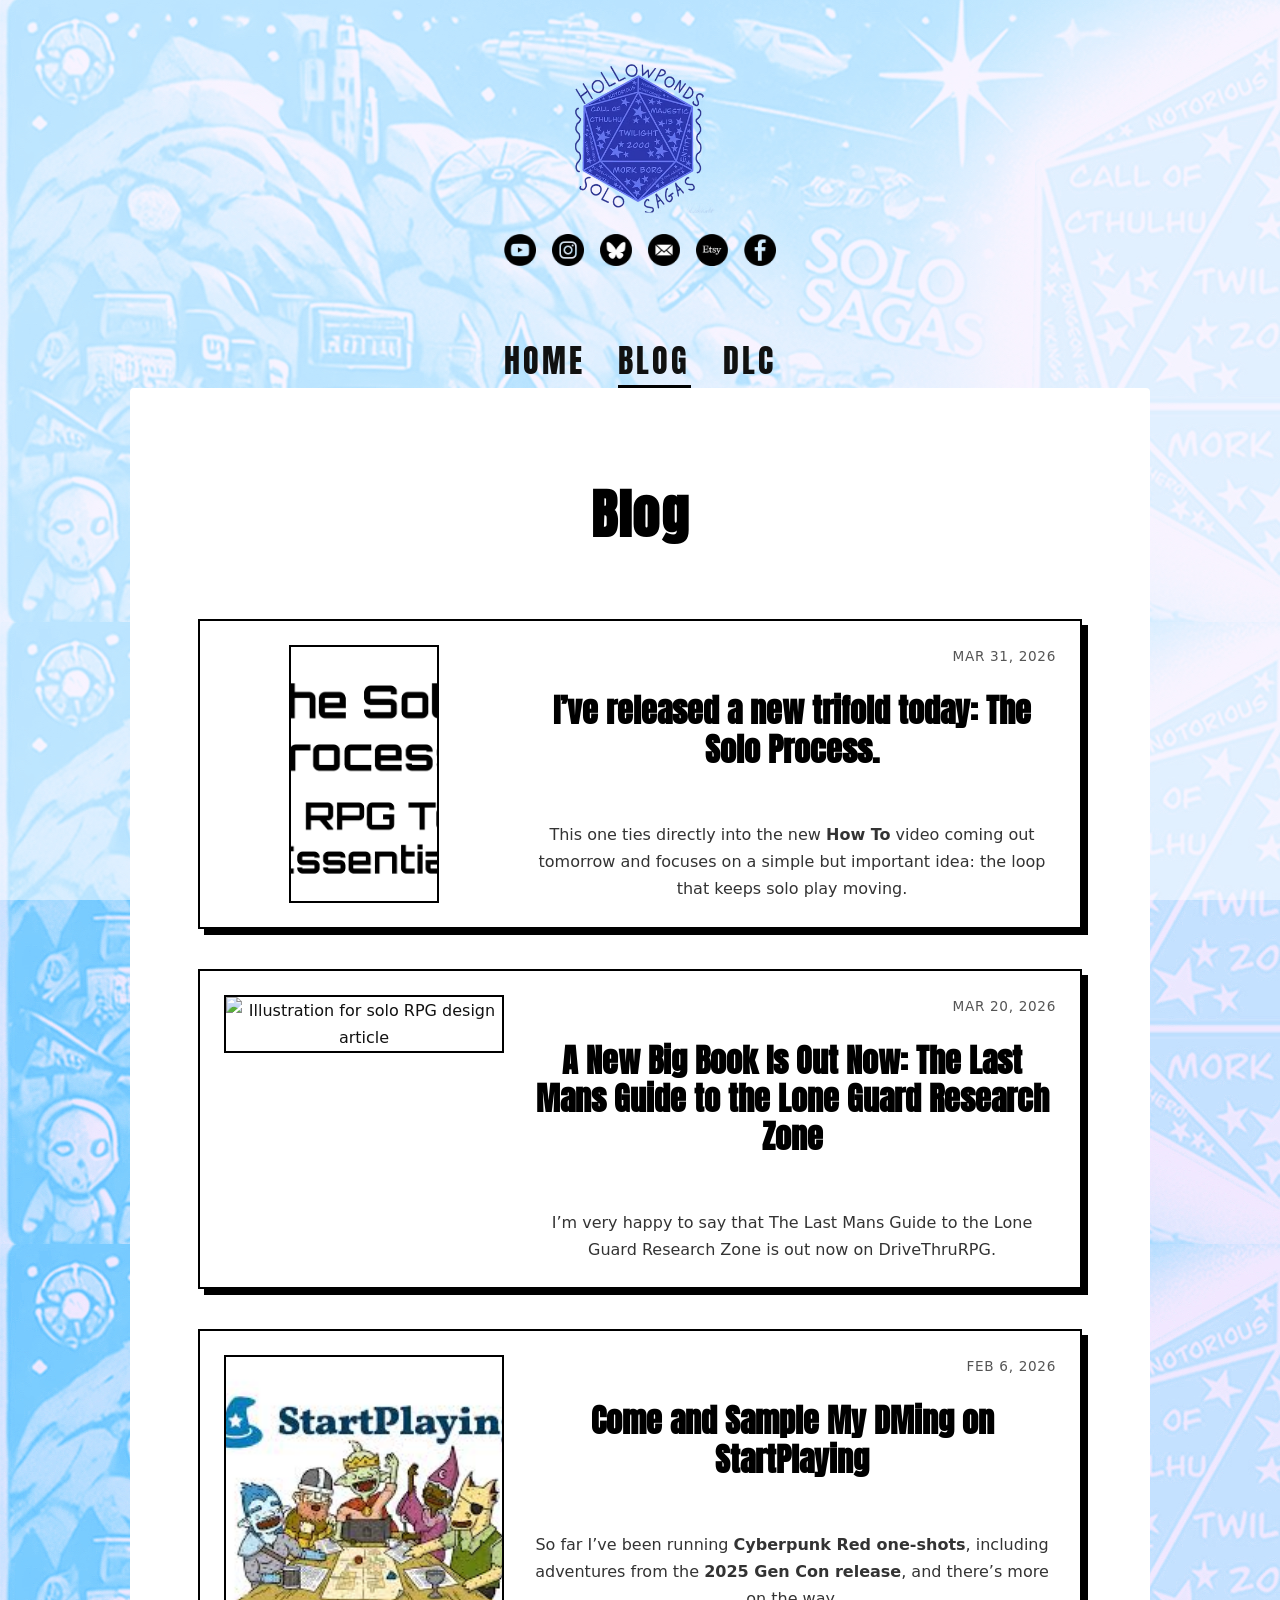
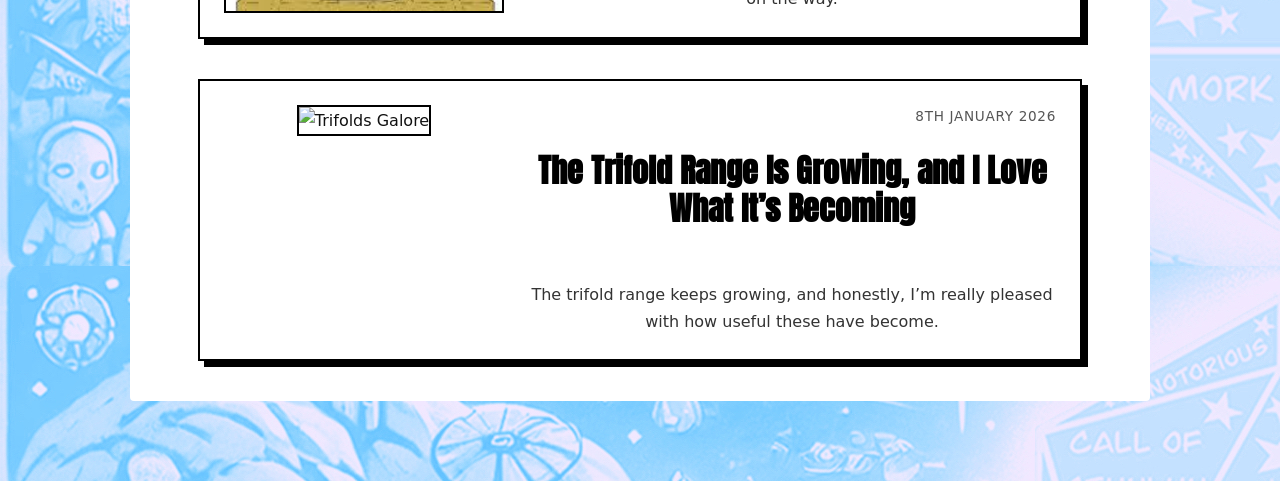
==== commit 16ba2d2a: "Add files via upload" ====
--- a/blog.html
+++ b/blog.html
@@ -66,6 +66,26 @@
 
           <section class="blog-list">
             <article class="blog-card">
+              <a href="../posts/post_TheSoloProcess.html" class="blog-image">
+<img
+                src="images/TheSoloProcess_TitleBlock.png"
+                alt="The Solo Process Trifold" style="width: 150px;"
+              />              </a>
+              <div class="blog-content">
+                <time class="blog-date" datetime="2026-03-20">Mar 31, 2026</time>
+                <h2 class="blog-title">
+                  <a href="../posts/post_TheSoloProcess.html"
+                    >I’ve released a new trifold today: <strong>The Solo Process</strong>.</a
+                  >
+                </h2>
+                <p class="blog-excerpt">
+                  This one ties directly into the new <strong>How To</strong> video coming out tomorrow and focuses on a simple but important idea: the loop that keeps solo play moving.
+                </p>
+              </div>
+            </article>
+
+
+            <article class="blog-card">
               <a href="../posts/post_LoneGuardZone.html" class="blog-image">
 <img
                 src="https://d1vzi28wh99zvq.cloudfront.net/images/29930/561273.png"
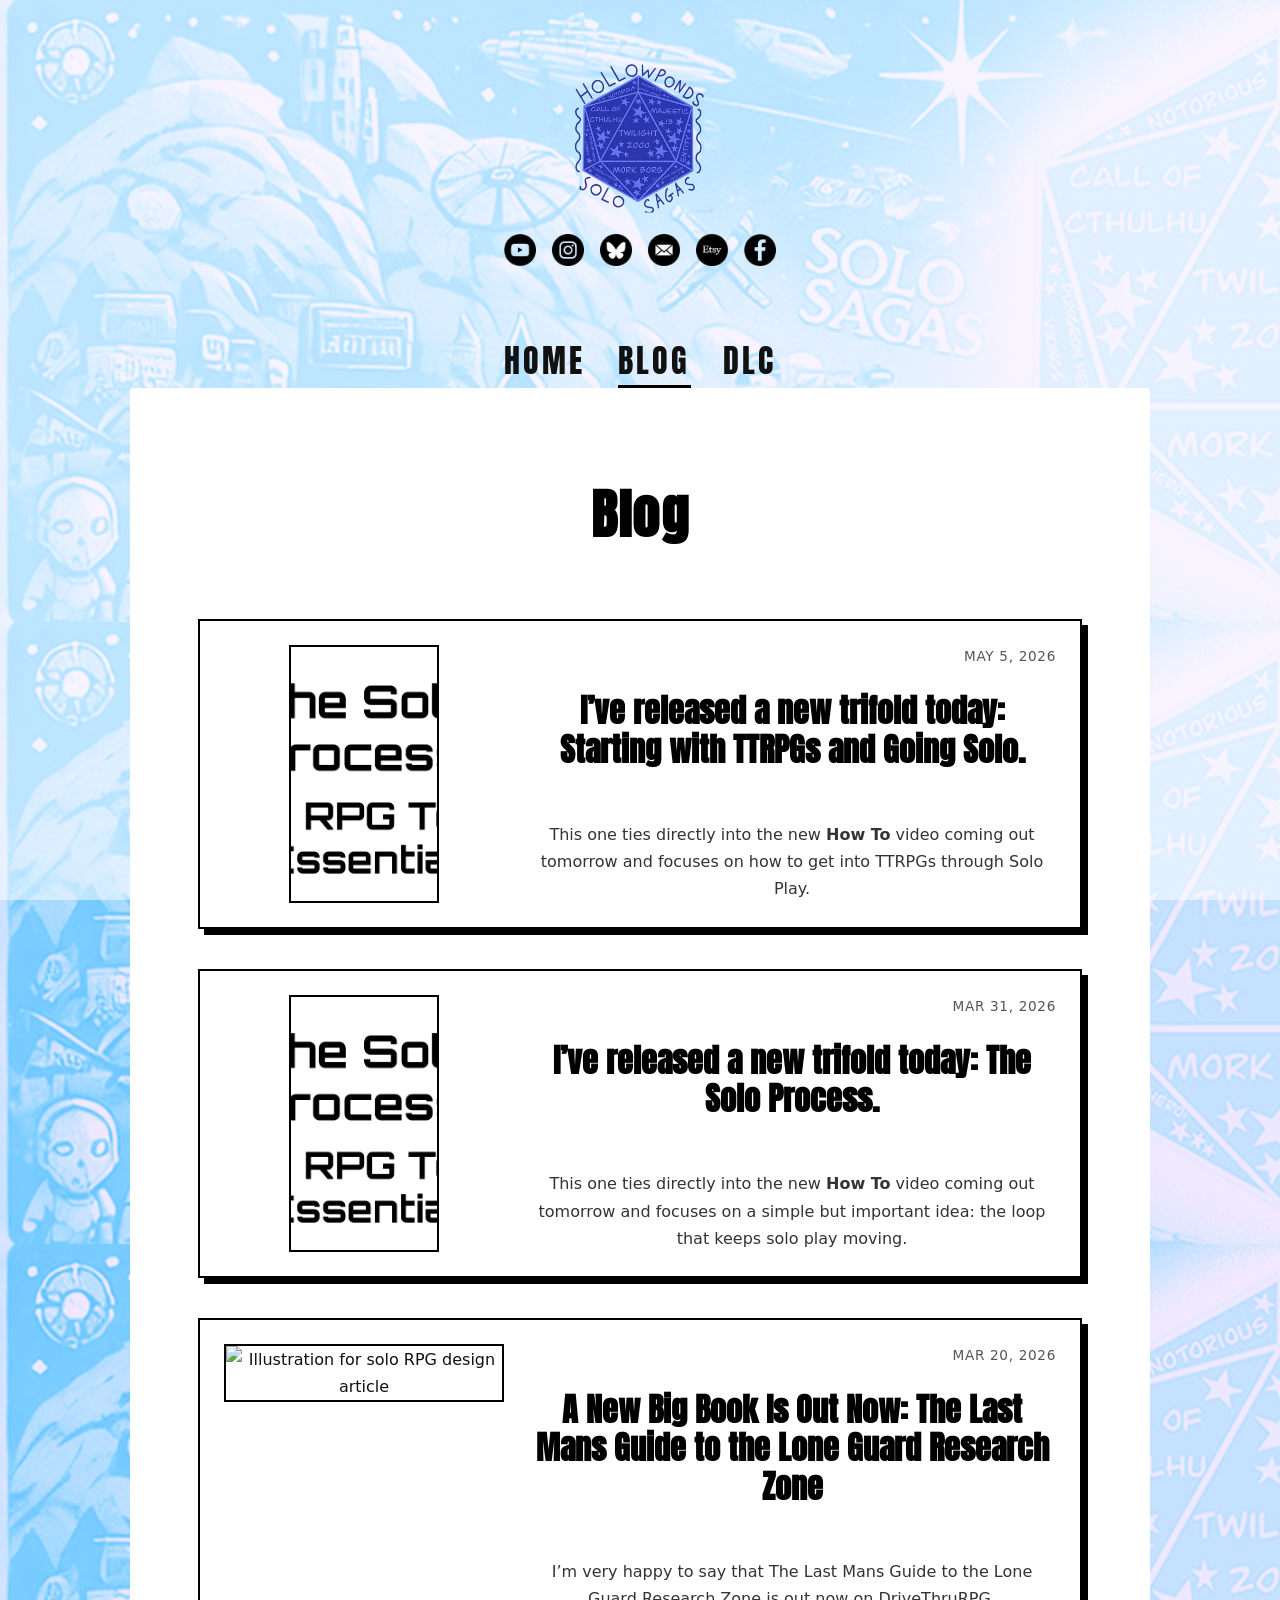
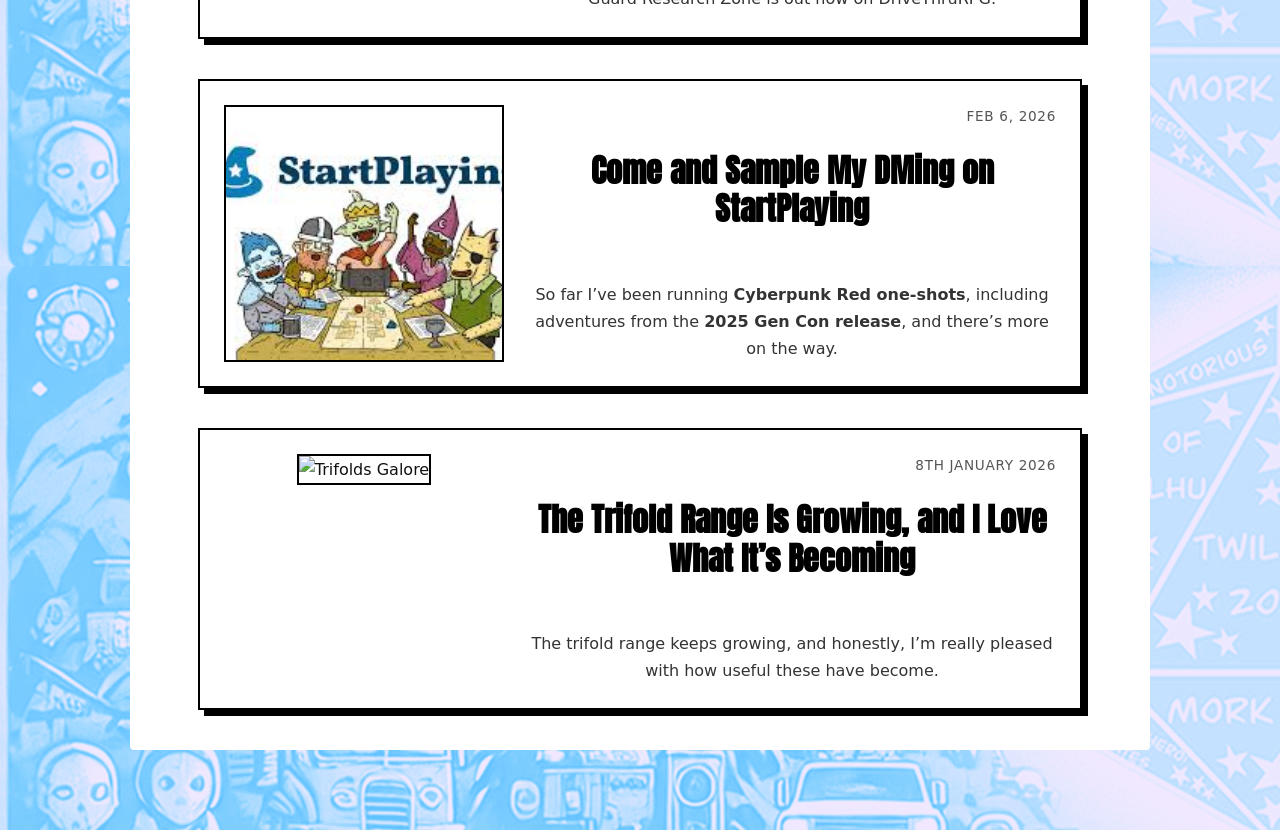
==== commit 8963d6b8: "Add files via upload" ====
--- a/blog.html
+++ b/blog.html
@@ -72,6 +72,25 @@
                 alt="The Solo Process Trifold" style="width: 150px;"
               />              </a>
               <div class="blog-content">
+                <time class="blog-date" datetime="2026-05-5">May 5, 2026</time>
+                <h2 class="blog-title">
+                  <a href="../posts/post_StartingwithTTRPGsandGoingSolo.html"
+                    >I’ve released a new trifold today: <strong>Starting with TTRPGs and Going Solo</strong>.</a
+                  >
+                </h2>
+                <p class="blog-excerpt">
+                  This one ties directly into the new <strong>How To</strong> video coming out tomorrow and focuses on how to get into TTRPGs through Solo Play.
+                </p>
+              </div>
+            </article>
+
+            <article class="blog-card">
+              <a href="../posts/post_TheSoloProcess.html" class="blog-image">
+<img
+                src="images/TheSoloProcess_TitleBlock.png"
+                alt="The Solo Process Trifold" style="width: 150px;"
+              />              </a>
+              <div class="blog-content">
                 <time class="blog-date" datetime="2026-03-20">Mar 31, 2026</time>
                 <h2 class="blog-title">
                   <a href="../posts/post_TheSoloProcess.html"
